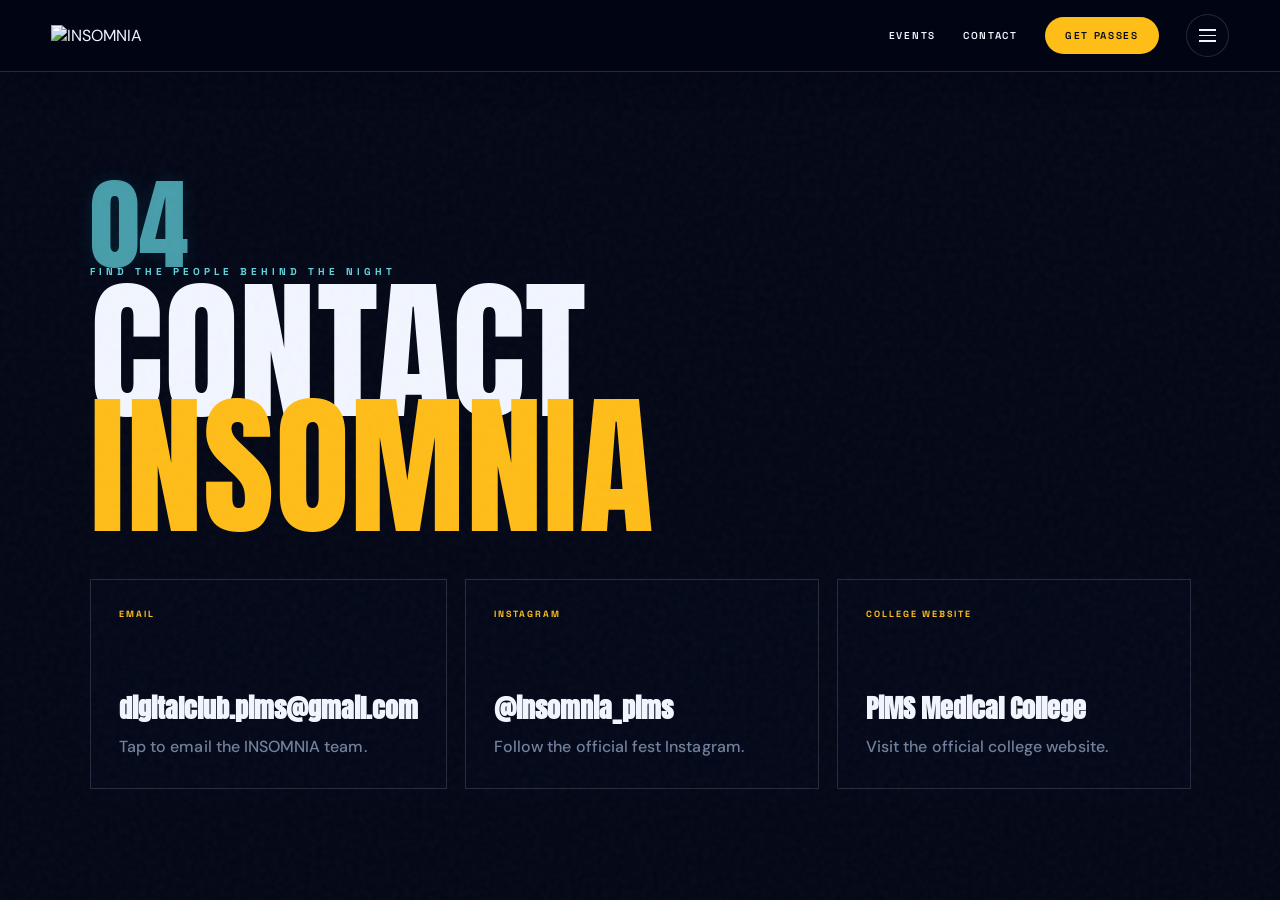
==== contact.html @ 2da9bedc "Add files via upload" ====
<!doctype html><html lang="en"><head><meta charset="utf-8"><meta name="viewport" content="width=device-width,initial-scale=1"><meta name="theme-color" content="#05091a"><title>Contact — INSOMNIA</title><link rel="preconnect" href="https://fonts.googleapis.com"><link rel="preconnect" href="https://fonts.gstatic.com" crossorigin><link href="https://fonts.googleapis.com/css2?family=Anton&family=DM+Sans:wght@400;500;600;700&family=Space+Grotesk:wght@400;500;600;700&display=swap" rel="stylesheet"><link rel="stylesheet" href="styles.css"></head><body class="simple-page"><div class="grain"></div><header class="nav" id="nav" role="navigation"><a class="brand" href="index.html"><img class="brand-logo" src="assets/images/insomnia-header-logo.png" alt="INSOMNIA"></a><nav class="desktop-nav"><a href="events.html">Events</a><a href="contact.html">Contact</a><a class="nav-pass" href="passes.html">Get Passes</a><button class="menu-trigger" data-menu-open aria-label="Open menu"><span></span><span></span><span></span></button></nav><div class="mobile-nav-actions"><a class="mobile-pass" href="passes.html">GET PASSES</a><button class="menu-trigger mobile-only" data-menu-open aria-label="Open menu"><span></span><span></span><span></span></button></div></header><main class="simple-main contact-main"><div class="simple-number reveal">04</div><div class="eyebrow reveal">FIND THE PEOPLE BEHIND THE NIGHT</div><h1 class="mega reveal">CONTACT<br><span>INSOMNIA</span></h1><div class="contact-grid"><a class="contact-card reveal" href="mailto:digitalclub.pims@gmail.com"><span>EMAIL</span><strong>digitalclub.pims@gmail.com</strong><small>Tap to email the INSOMNIA team.</small></a><a class="contact-card reveal" href="https://www.instagram.com/insomnia_pims?stkn=bW84MG8zZ3phZmN6" target="_blank" rel="noopener noreferrer"><span>INSTAGRAM</span><strong>@insomnia_pims</strong><small>Follow the official fest Instagram.</small></a><a class="contact-card reveal" href="https://pimsj.com/" target="_blank" rel="noopener noreferrer"><span>COLLEGE WEBSITE</span><strong>PiMS Medical College</strong><small>Visit the official college website.</small></a></div></main><div class="menu-overlay" id="menuOverlay"><button class="menu-close" data-menu-close>×</button><div class="menu-inner"><div class="eyebrow">INSOMNIA / NAVIGATION</div><a href="index.html">HOME <span>↗</span></a><a href="events.html">EVENTS <span>↗</span></a><a href="events.html?category=mr-miss-insomnia">MR &amp; MISS INSOMNIA <span>↗</span></a><a href="passes.html">GET PASSES <span>↗</span></a><a href="contact.html">CONTACT <span>↗</span></a></div></div><script src="https://cdn.jsdelivr.net/npm/gsap@3.13.0/dist/gsap.min.js"></script><script src="https://cdn.jsdelivr.net/npm/gsap@3.13.0/dist/ScrollTrigger.min.js"></script><script src="app.js"></script></body></html>
---- styles.css ----
:root{--bg:#030716;--bg2:#050a1c;--ink:#f2f6ff;--muted:#9ba8c2;--line:rgba(230,240,255,.15);--yellow:#ffbd18;--cyan:#16c1d2;--pink:#ff6974;--purple:#a993ff;--orange:#ff8a4c;--cream:#f0eadb;--black:#050814;--display:'Oswald',sans-serif;--ui:'Lexend',sans-serif;--body:'Nunito',sans-serif}*{box-sizing:border-box}html{scroll-behavior:smooth;background:var(--bg)}body{margin:0;background:var(--bg);color:var(--ink);font-family:var(--body);overflow-x:hidden}a{text-decoration:none;color:inherit}button,input{font:inherit}.grain{position:fixed;inset:0;pointer-events:none;z-index:1000;opacity:.055;background-image:url("data:image/svg+xml,%3Csvg viewBox='0 0 180 180' xmlns='http://www.w3.org/2000/svg'%3E%3Cfilter id='n'%3E%3CfeTurbulence type='fractalNoise' baseFrequency='.8' numOctaves='3' stitchTiles='stitch'/%3E%3C/filter%3E%3Crect width='100%25' height='100%25' filter='url(%23n)' opacity='.7'/%3E%3C/svg%3E")}.nav{height:72px;position:fixed!important;top:0!important;left:0!important;right:0!important;z-index:9999!important;display:flex;align-items:center;justify-content:space-between;padding:7px clamp(16px,3vw,42px);border-bottom:1px solid rgba(255,255,255,.13);background:rgba(2,6,20,.82);backdrop-filter:blur(18px) saturate(125%);-webkit-backdrop-filter:blur(18px) saturate(125%);transition:background .35s ease,height .35s ease,box-shadow .35s ease;isolation:isolate;overflow:hidden}.nav.scrolled{background:rgba(2,6,20,.96);height:64px;box-shadow:0 8px 30px rgba(0,0,0,.28)}.brand{display:flex;align-items:center;justify-content:flex-start;width:auto;height:56px;min-width:0;flex:0 0 auto;position:relative;z-index:2;overflow:hidden}.brand img,.brand-logo{display:block;width:170px!important;height:54px!important;max-width:170px!important;max-height:54px!important;object-fit:contain!important;object-position:left center!important;margin:0!important;padding:0!important;flex:none}.desktop-nav{display:flex;align-items:center;justify-content:flex-end;gap:27px;font:600 10px var(--ui);text-transform:uppercase;letter-spacing:1.7px;position:relative;z-index:3}.desktop-nav>a{transition:.25s}.desktop-nav>a:hover{color:var(--yellow)}.nav-pass,.gold-btn{background:var(--yellow);color:#050814!important;border-radius:999px}.nav-pass{padding:12px 20px}.menu-trigger{width:43px;height:43px;border-radius:50%;border:1px solid var(--line);background:rgba(3,7,22,.72);display:grid;place-content:center;gap:4px;cursor:pointer;flex:0 0 auto}.menu-trigger span{display:block;width:17px;height:1.5px;background:var(--ink);transition:.3s}.mobile-only{display:none}.hero{height:100svh;min-height:700px;position:relative;overflow:hidden;background:#020512}.hero-poster{position:absolute;inset:0;width:100%;height:100%;object-fit:cover;object-position:center center}.hero-shade{position:absolute;inset:0;background:linear-gradient(180deg,rgba(0,0,0,.12) 0%,rgba(0,0,0,.05) 52%,rgba(1,4,14,.82) 100%)}.hero-copy{position:absolute;left:6vw;bottom:9vh;z-index:2}.hero-kicker,.eyebrow{font:700 10px var(--ui);letter-spacing:4px;text-transform:uppercase;color:#62d4df}.hero-copy h1{font:700 clamp(58px,8vw,125px) var(--display);line-height:.84;margin:12px 0 25px;letter-spacing:-1px;text-transform:uppercase}.hero-copy h1 em{font-style:normal;color:var(--yellow)}.gold-btn,.dark-btn,.text-link{display:inline-flex;align-items:center;gap:14px}.gold-btn{padding:13px 20px;font:700 10px var(--ui);letter-spacing:1.4px}.gold-btn span,.text-link span{font-size:16px}.hero-edge{position:absolute;z-index:3;right:17px;bottom:22px;writing-mode:vertical-rl;font:700 7px var(--ui);letter-spacing:2.5px;color:#b6c2d6}.hero-edge b{color:var(--yellow);font-size:15px;margin-top:8px}.ticker{height:52px;overflow:hidden;border-block:1px solid var(--line);background:#050a19;display:flex;align-items:center}.ticker-track{display:flex;align-items:center;gap:25px;white-space:nowrap;font:700 9px var(--ui);letter-spacing:2px;animation:marquee 24s linear infinite}.ticker i{font-style:normal;color:var(--yellow)}@keyframes marquee{to{transform:translateX(-50%)}}.scene{position:relative;overflow:hidden}.world{height:105vh;min-height:760px;background:#020715}.world-bg,.world-stars,.world-clouds,.world-city,.closing-bg{position:absolute;inset:-8%;background-position:center;background-size:cover;background-repeat:no-repeat;will-change:transform}.world-bg{background-image:url('assets/images/cosmic-background.png');filter:saturate(.9) brightness(.72)}.world-stars{background-image:radial-gradient(circle at 25% 28%,#fff 0 1px,transparent 1.8px),radial-gradient(circle at 76% 20%,#fff 0 1px,transparent 1.8px),radial-gradient(circle at 60% 60%,rgba(255,188,24,.9) 0 1px,transparent 1.7px);background-size:310px 260px,370px 320px,430px 390px;opacity:.55}.world-clouds{background-image:url('assets/images/cosmic-background.png');background-position:center bottom;filter:blur(1px) brightness(.85);opacity:.8}.world-city{background-image:url('assets/images/cosmic-background.png');background-position:center bottom;filter:brightness(.95);opacity:.72}.world:after{content:"";position:absolute;inset:0;background:radial-gradient(circle at 50% 45%,transparent 0 28%,rgba(3,7,22,.34) 65%,rgba(3,7,22,.7) 100%)}.world-copy{position:relative;z-index:3;height:100%;display:grid;place-content:center;text-align:center;max-width:980px;margin:auto;padding:100px 25px 140px}.display{font:700 clamp(65px,10vw,145px)/.79 var(--display);letter-spacing:-2px;margin:18px 0;text-transform:uppercase}.display span{color:var(--cyan)}.lead{max-width:630px;margin:22px auto 27px;color:#aab5c9;font-size:15px;line-height:1.65}.text-link{color:var(--yellow);font:700 10px var(--ui);letter-spacing:2px;border-bottom:1px solid rgba(255,189,24,.6);padding-bottom:9px}.section{padding:120px 5vw}.events-preview{background:linear-gradient(180deg,#030716,#050a1c)}.section-head{max-width:1280px;margin:0 auto 55px;display:flex;align-items:flex-end;gap:18px}.section-no,.simple-number{font:400 clamp(55px,8vw,100px)/.8 var(--display);color:rgba(255,255,255,.09)}.section-head h2{font:700 clamp(70px,9vw,125px)/.75 var(--display);margin:7px 0 0;letter-spacing:-1px}.category-grid{max-width:1280px;margin:auto;display:grid;grid-template-columns:repeat(2,minmax(0,1fr));gap:22px}.category-card{position:relative;min-height:260px;padding:25px 26px 24px;border:2px solid #050814;color:#050814;box-shadow:12px 13px 0 #02030a;overflow:hidden;transition:transform .45s cubic-bezier(.2,.8,.2,1),box-shadow .45s}.category-card.yellow{background:var(--yellow)}.category-card.cyan{background:var(--cyan)}.category-card.pink{background:var(--pink)}.category-card.purple{background:var(--purple)}.category-card.orange{background:var(--orange)}.category-card.cream{background:var(--cream)}.category-card.tilt-r{transform:rotate(1.2deg)}.category-card.tilt-l{transform:rotate(-1.2deg)}.category-card:hover{transform:translateY(-10px) rotate(0)!important;box-shadow:17px 19px 0 #02030a}.card-top{display:flex;justify-content:space-between;align-items:center}.category-icon{width:58px;height:58px;border:2px solid currentColor;background:rgba(255,255,255,.65);box-shadow:5px 6px 0 #050814;display:grid;place-items:center;flex:none}.category-icon svg{width:29px;height:29px;fill:none;stroke:currentColor;stroke-width:1.7;stroke-linecap:round;stroke-linejoin:round}.count{background:#050814;color:#fff;padding:9px 12px;font:700 8px var(--ui);letter-spacing:1.5px}.category-card h3{font:700 clamp(43px,5vw,67px)/.82 var(--display);margin:36px 0 13px;letter-spacing:.2px}.category-card p{font:600 13px/1.55 var(--body);max-width:88%;margin:0}.card-arrow{position:absolute;right:26px;bottom:24px;font:700 10px var(--ui);letter-spacing:1.2px}.card-arrow b{font-size:17px}.card-glow{position:absolute;width:220px;height:220px;border-radius:50%;background:rgba(255,255,255,.16);filter:blur(45px);right:-90px;bottom:-100px;transition:.5s}.category-card:hover .card-glow{transform:scale(1.6)}.section-link{display:flex;width:max-content;margin:42px auto 0}.spotlight{background:#040819}.spotlight-feature{max-width:1280px;margin:auto;display:grid;grid-template-columns:1fr 1fr;border:1px solid var(--line);background:rgba(6,11,29,.72);min-height:420px;overflow:hidden}.spotlight-poster{display:grid;place-content:center;text-align:center;font:700 clamp(55px,7vw,95px)/.8 var(--display);color:rgba(150,170,200,.25);border-right:1px solid var(--line);position:relative}.spotlight-poster:before{content:"";position:absolute;inset:12%;background:radial-gradient(circle,rgba(25,193,210,.12),transparent 65%);filter:blur(20px)}.spotlight-poster div{font:700 8px var(--ui);letter-spacing:2px;margin-top:35px;color:rgba(220,230,245,.35)}.spotlight-copy{padding:52px}.gold{color:var(--yellow)}.spotlight-copy h3{font:700 clamp(65px,8vw,120px)/.73 var(--display);margin:20px 0}.spotlight-copy p{color:var(--muted);max-width:420px;line-height:1.6}.night-grid{max-width:1280px;margin:18px auto 0;display:grid;grid-template-columns:repeat(4,1fr);gap:14px}.night-card{min-height:175px;border:1px solid var(--line);background:linear-gradient(145deg,rgba(16,27,61,.72),rgba(4,8,23,.95));padding:18px;display:flex;flex-direction:column;justify-content:space-between;transition:.35s}.night-card:hover{transform:translateY(-8px);border-color:rgba(255,189,24,.5)}.night-card span{font:400 60px/.8 var(--display);color:#243250}.night-card strong{font:700 12px var(--ui);letter-spacing:2px}.night-card small{font:700 9px var(--ui);letter-spacing:2px;color:var(--yellow)}.closing{min-height:62vh;display:grid;place-items:center;background:#020614}.closing-bg{background-image:url('assets/images/cosmic-background.png');filter:brightness(.72);opacity:.75}.closing:after{content:"";position:absolute;inset:0;background:linear-gradient(180deg,rgba(3,7,22,.5),rgba(3,7,22,.86))}.closing-inner{position:relative;z-index:2;text-align:center}.closing-inner img{width:min(390px,60vw);max-height:150px;object-fit:contain;mix-blend-mode:screen}.closing-inner p{font:700 9px var(--ui);letter-spacing:3.5px;color:#5ed2df;margin:17px 0 23px}.button-row{display:flex;justify-content:center;gap:10px}.dark-btn{padding:12px 20px;border:1px solid var(--line);border-radius:999px;font:700 10px var(--ui);letter-spacing:1.2px}.footer{background:#02040d;border-top:1px solid var(--line);padding:70px 5vw 25px;display:grid;grid-template-columns:1fr .65fr 1.1fr;gap:55px}.footer-logo{width:190px;mix-blend-mode:screen}.footer p{color:var(--muted);font-size:13px;line-height:1.6}.footer-links{display:flex;flex-direction:column;gap:13px;font:600 11px var(--ui)}.footer-links a:hover{color:var(--yellow)}.footer-signup h3{font:700 46px/.82 var(--display);margin:10px 0}.footer-signup form{display:flex;max-width:440px;border:1px solid var(--line);border-radius:999px;overflow:hidden;margin-top:20px}.footer-signup input{flex:1;min-width:0;background:transparent;color:#fff;border:0;outline:0;padding:14px 18px}.footer-signup button{width:58px;border:0;background:var(--yellow);color:#050814;font-size:20px}.footer-bottom{grid-column:1/-1;border-top:1px solid var(--line);padding-top:20px;display:flex;justify-content:space-between;gap:20px;color:#6f7c94;font:500 9px var(--ui)}.menu-overlay{position:fixed;inset:0;z-index:900;background:rgba(2,5,16,.985);display:grid;place-items:center;opacity:0;visibility:hidden;transition:.45s}.menu-overlay.open{opacity:1;visibility:visible}.menu-close{position:absolute;right:4vw;top:18px;border:1px solid var(--line);background:transparent;color:#fff;border-radius:50%;width:45px;height:45px;font-size:28px;cursor:pointer}.menu-inner{width:min(1100px,88vw);display:flex;flex-direction:column}.menu-inner>a{font:700 clamp(43px,7vw,95px)/.84 var(--display);border-bottom:1px solid var(--line);padding:16px 0;display:flex;justify-content:space-between;transition:.3s}.menu-inner>a:hover{color:var(--yellow);padding-left:15px}
/* EVENTS */.events-page{background:#030716}.events-shell{min-height:100vh;padding:140px 4vw 110px;background:linear-gradient(180deg,rgba(3,7,22,.72),rgba(3,7,22,.96)),url('assets/images/cosmic-background.png') center/cover fixed}.events-hero{text-align:center;max-width:900px;margin:auto}.mega{font:700 clamp(92px,14vw,190px)/.72 var(--display);letter-spacing:-2px;margin:20px 0;text-transform:uppercase}.events-hero p{max-width:680px;margin:auto;color:var(--muted);line-height:1.65;font-size:14px}.category-tabs{max-width:1280px;margin:55px auto 48px;display:flex;gap:10px;justify-content:center;flex-wrap:wrap}.category-tab{border:1px solid rgba(230,240,255,.2);background:rgba(2,7,20,.7);border-radius:999px;padding:13px 18px;font:700 9px var(--ui);letter-spacing:1.4px;transition:.3s;white-space:nowrap}.category-tab:hover,.category-tab.active{background:var(--yellow);color:#050814;border-color:var(--yellow);transform:translateY(-3px)}.event-browser{max-width:1280px;margin:auto}.events-heading{display:flex;align-items:flex-end;justify-content:space-between;padding-bottom:20px;border-bottom:1px solid var(--line);margin-bottom:30px}.heading-with-icon{display:flex;align-items:center;gap:18px}.heading-with-icon .category-icon{width:68px;height:68px}.events-heading h2{font:700 clamp(58px,7vw,100px)/.74 var(--display);margin:8px 0 0;max-width:850px}.events-heading>span{font:700 10px var(--ui);letter-spacing:2.5px;color:var(--cyan);padding-bottom:5px}.event-grid{display:grid;grid-template-columns:repeat(2,minmax(0,1fr));gap:30px}.event-card{background:var(--yellow);color:#050814;border:3px solid #02030a;padding:14px;box-shadow:12px 13px 0 #02030a;display:grid;grid-template-columns:38% 1fr;gap:18px;transform:rotate(1.15deg);transition:transform .45s,box-shadow .45s;position:relative;overflow:hidden}.event-card:nth-child(6n+2){background:var(--cyan)}.event-card:nth-child(6n+3){background:var(--pink)}.event-card:nth-child(6n+4){background:var(--purple)}.event-card:nth-child(6n+5){background:var(--cream)}.event-card:nth-child(6n){background:var(--orange)}.event-card:nth-child(even){transform:rotate(-1.15deg)}.event-card:hover{transform:translateY(-10px) rotate(0)!important;box-shadow:18px 20px 0 #02030a}.poster-box{width:100%;aspect-ratio:3/4;border:2px solid #050814;background:#07101e;display:grid;place-items:center;text-align:center;overflow:hidden;position:relative}.poster-box:after{content:"";position:absolute;inset:0;background:linear-gradient(135deg,rgba(255,255,255,.05),transparent 50%)}.poster-word{position:relative;z-index:1;color:rgba(235,244,255,.23);font:700 clamp(35px,4vw,65px)/.78 var(--display)}.poster-word small{display:block;font:700 8px var(--ui);letter-spacing:2px;margin-top:25px;color:rgba(235,244,255,.35)}.event-info{display:flex;flex-direction:column;min-width:0;padding:5px 4px 4px}.event-label{font:700 8px var(--ui);letter-spacing:2px;opacity:.55}.event-info h3{font:700 clamp(37px,4.4vw,62px)/.78 var(--display);margin:12px 0 14px;overflow-wrap:anywhere}.event-info p{font:500 14px/1.55 var(--body);margin:0;max-width:500px}.event-meta{display:grid;grid-template-columns:repeat(3,1fr);gap:8px;margin:18px 0}.event-meta span{height:1px;background:rgba(5,8,20,.25)}.register-btn{margin-top:auto;border:0;background:#050814;color:#f6f8ff;padding:14px;font:700 9px var(--ui);letter-spacing:2px;opacity:.85}.register-btn:disabled{cursor:default}
/* SIMPLE */.simple-page{min-height:100vh;background:linear-gradient(180deg,rgba(3,7,22,.65),rgba(3,7,22,.96)),url('assets/images/cosmic-background.png') center/cover fixed}.simple-main{min-height:100vh;padding:145px 7vw 110px;max-width:1300px;margin:auto;position:relative}.simple-main .mega span{color:var(--yellow)}.pass-panel{margin-top:45px;border:1px solid var(--line);background:rgba(4,9,25,.72);padding:55px;display:grid;grid-template-columns:1.4fr .6fr;gap:45px;align-items:center}.pass-panel h2{font:700 clamp(38px,5vw,68px)/.88 var(--display);margin:15px 0}.pass-panel p{max-width:700px;color:#a9b5ca;line-height:1.75}.pass-mark{text-align:center}.pass-mark img{width:min(240px,100%);filter:drop-shadow(0 20px 35px rgba(22,193,210,.18))}.contact-grid{display:grid;grid-template-columns:repeat(3,1fr);gap:18px;margin-top:55px}.contact-card{border:1px solid var(--line);background:rgba(5,10,27,.72);padding:28px;min-height:210px;display:flex;flex-direction:column;justify-content:flex-end;transition:.35s}.contact-card:hover{transform:translateY(-8px);border-color:rgba(255,189,24,.55)}.contact-card span{font:700 9px var(--ui);letter-spacing:2px;color:var(--yellow);margin-bottom:auto}.contact-card strong{font:700 26px var(--display);line-height:.9}.contact-card small{font:500 10px var(--ui);color:#71809b;margin-top:12px;line-height:1.5}
/* REVEAL */.reveal{opacity:0;will-change:transform,opacity}.visible{opacity:1}.contact-main .mega,.pass-panel{transform-origin:left center}
@media(max-width:850px){.nav{height:64px!important;padding:5px 14px!important}.nav.scrolled{height:60px!important}.brand{height:52px;max-width:175px}.brand img,.brand-logo{width:154px!important;height:48px!important;max-width:154px!important;max-height:48px!important}.desktop-nav{display:none}.desktop-nav{display:none}.mobile-only{display:grid}.hero{min-height:680px}.hero-poster{object-position:center center}.hero-copy{left:24px;right:20px;bottom:8vh}.hero-copy h1{font-size:clamp(53px,15vw,79px)}.hero-kicker{font-size:8px;letter-spacing:2.5px}.hero-edge{right:7px;font-size:6px}.ticker{height:48px}.ticker-track{font-size:8px;gap:18px}.world{height:78vh;min-height:650px}.world-copy{padding:70px 22px 130px}.display{font-size:clamp(59px,16vw,83px)}.lead{font-size:12px}.section{padding:88px 18px}.section-head{gap:12px;margin-bottom:38px}.section-head h2{font-size:clamp(58px,16vw,82px)}.section-no{font-size:52px}.category-grid{grid-template-columns:1fr;gap:17px;padding:0 5px}.category-card{min-height:225px;padding:20px 21px;box-shadow:8px 9px 0 #02030a}.category-card h3{font-size:45px;margin:31px 0 12px}.category-card p{font-size:12px;max-width:90%}.category-icon{width:49px;height:49px}.count{font-size:8px}.card-arrow{right:20px;bottom:18px}.spotlight-feature{grid-template-columns:1fr}.spotlight-poster{min-height:240px;border-right:0;border-bottom:1px solid var(--line);font-size:55px}.spotlight-copy{padding:32px 24px}.spotlight-copy h3{font-size:clamp(62px,17vw,90px)}.night-grid{grid-template-columns:1fr 1fr;gap:9px}.night-card{min-height:145px;padding:15px}.night-card span{font-size:52px}.night-card strong{font-size:9px}.night-card small{font-size:8px}.closing{min-height:45vh}.closing-inner img{width:min(62vw,280px)}.footer{grid-template-columns:1fr;gap:30px;padding:48px 20px 20px}.footer-logo{width:180px}.footer-signup h3{font-size:38px}.footer-bottom{flex-direction:column}.menu-inner>a{font-size:46px}.events-shell{padding:110px 14px 75px}.events-hero .mega{font-size:91px}.events-hero p{font-size:12px;padding:0 8px}.category-tabs{justify-content:flex-start;flex-wrap:nowrap;overflow-x:auto;margin:35px -14px 32px;padding:4px 14px 12px;scrollbar-width:none}.category-tabs::-webkit-scrollbar{display:none}.category-tab{flex:0 0 auto;font-size:8px;padding:11px 14px}.events-heading{margin-bottom:20px;padding-bottom:16px}.heading-with-icon{gap:11px;min-width:0}.heading-with-icon .category-icon{width:50px;height:50px}.events-heading h2{font-size:clamp(48px,13vw,66px);max-width:235px}.events-heading>span{font-size:8px;white-space:nowrap}.event-grid{grid-template-columns:1fr;gap:19px;padding:0 4px}.event-card,.event-card:nth-child(even){grid-template-columns:31% minmax(0,1fr);gap:12px;padding:10px;transform:rotate(1.15deg)}.event-card:nth-child(3n){transform:rotate(-1.15deg)}.event-card:hover{transform:translateY(-6px) rotate(0)!important}.poster-box{aspect-ratio:3/4}.poster-word{font-size:27px}.poster-word small{font-size:6px;margin-top:16px}.event-info{padding:2px 1px}.event-label{font-size:6.5px}.event-info h3{font-size:clamp(27px,8.2vw,39px);line-height:.8;margin:7px 0 9px}.event-info p{font-size:10.8px;line-height:1.42;overflow-wrap:anywhere}.event-meta{margin:7px 0 9px;gap:5px}.register-btn{padding:10px 5px;font-size:7.5px;min-height:34px}.simple-main{padding:115px 20px 80px}.simple-main .mega{font-size:94px}.pass-panel{grid-template-columns:1fr;padding:30px 23px;gap:30px}.pass-panel h2{font-size:48px}.pass-panel p{font-size:13px}.pass-mark{display:none}.contact-grid{grid-template-columns:1fr;gap:12px}.contact-card{min-height:165px}}
@media(max-width:390px){.brand-logo{width:153px}.hero-copy h1{font-size:53px}.category-card h3{font-size:42px}.events-hero .mega{font-size:80px}.events-heading h2{font-size:44px}.event-card,.event-card:nth-child(even){grid-template-columns:30% minmax(0,1fr);gap:9px;padding:8px}.event-info h3{font-size:24px}.event-info p{font-size:10px}.simple-main .mega{font-size:80px}}
@media(prefers-reduced-motion:reduce){html{scroll-behavior:auto}.ticker-track{animation:none}.reveal{opacity:1!important;transform:none!important}.layer{transform:none!important}}

body{min-width:0}
.nav .brand img{image-rendering:auto}
@media(max-width:850px){
  .nav{box-shadow:0 5px 24px rgba(0,0,0,.24)}
  .nav .brand{overflow:visible}
  .nav .menu-trigger{width:42px;height:42px}
  .hero{padding-top:0}
}


/* =========================================================
   INSOMNIA V9 — CINEMATIC TYPOGRAPHY + BULLETPROOF NAV
   ========================================================= */
:root{
  --display:'Anton',Impact,sans-serif;
  --ui:'Space Grotesk',system-ui,sans-serif;
  --body:'DM Sans',system-ui,sans-serif;
  --header-h:72px;
}

/* Never allow the hero artwork to cover the fixed navigation. */
html,body{width:100%;max-width:100%;overflow-x:hidden}
body{font-family:var(--body)}
.nav{
  position:fixed !important;
  inset:0 0 auto 0 !important;
  height:var(--header-h) !important;
  width:100% !important;
  z-index:2147483000 !important;
  display:flex !important;
  align-items:center !important;
  justify-content:space-between !important;
  padding:8px clamp(18px,4vw,52px) !important;
  background:rgba(2,6,20,.94) !important;
  border-bottom:1px solid rgba(125,210,235,.20) !important;
  box-shadow:0 8px 30px rgba(0,0,0,.24) !important;
  isolation:isolate !important;
  transform:none !important;
  overflow:visible !important;
}
.nav *{z-index:1}
.nav .brand{
  width:auto !important;
  height:56px !important;
  max-width:190px !important;
  display:flex !important;
  align-items:center !important;
  overflow:visible !important;
}
.nav .brand-logo,.nav .brand img{
  display:block !important;
  width:164px !important;
  height:auto !important;
  max-width:164px !important;
  max-height:50px !important;
  object-fit:contain !important;
  object-position:left center !important;
  margin:0 !important;
  padding:0 !important;
}
.desktop-nav{font-family:var(--ui) !important}
.nav-pass{font-family:var(--ui) !important}
.menu-trigger{position:relative !important;z-index:5 !important}

/* The grain must never visually sit over the navigation. */
.grain{z-index:1000 !important}

/* Cinematic type hierarchy. */
.hero-copy h1,
.display,
.section-head h2,
.events-heading h2,
.category-card h3,
.event-info h3,
.spotlight-copy h3,
.simple-main .mega,
.mega,
.footer-signup h3,
.menu-inner>a{
  font-family:var(--display) !important;
  text-transform:uppercase !important;
  font-weight:400 !important;
  letter-spacing:.5px !important;
}
.eyebrow,.hero-kicker,.desktop-nav,.nav-pass,.text-link,.category-tab,
.count,.event-label,.register-btn,.night-card strong,.night-card small,
.footer-links,.footer-bottom,.footer-signup input,.footer-signup button{
  font-family:var(--ui) !important;
  text-transform:uppercase !important;
}
.hero-copy h1{font-size:clamp(58px,8vw,126px);line-height:.86}
.display{font-size:clamp(66px,10vw,148px);line-height:.82}
.lead,.category-card p,.event-info p,.footer p,.pass-panel p,.events-hero p,
.contact-card small{font-family:var(--body) !important}

/* Tighter vertical rhythm: sections join instead of creating dead gaps. */
.home-page main{display:block}
.world{min-height:720px}
.events-preview.section{padding-top:96px;padding-bottom:105px}
.spotlight.section{padding-top:100px;padding-bottom:95px}
.closing{min-height:54vh}
.footer{padding-top:58px}

/* Stronger scroll choreography without changing the poster itself. */
.scene,.section{will-change:transform}
.category-card,.event-card,.night-card,.spotlight-feature,.section-head{
  will-change:transform,opacity;
}

/* Footer is a real stacked mobile layout, never a clipped desktop grid. */
.footer{
  grid-template-columns:minmax(0,1fr) minmax(150px,.65fr) minmax(0,1.1fr);
  min-width:0;
}
.footer > div{min-width:0}
.footer-logo{max-width:100%;height:auto}
.footer-bottom span{min-width:0;overflow-wrap:anywhere}

/* Mobile: centered, contained, no overlapping typography. */
@media (max-width:850px){
  :root{--header-h:64px}
  body{padding-top:0}
  .nav{
    height:64px !important;
    min-height:64px !important;
    padding:6px 16px !important;
  }
  .nav .brand{
    height:50px !important;
    max-width:180px !important;
  }
  .nav .brand-logo,.nav .brand img{
    width:150px !important;
    max-width:150px !important;
    max-height:44px !important;
  }
  .nav .mobile-only{
    display:grid !important;
    place-items:center !important;
    flex:0 0 42px !important;
  }

  .hero{
    min-height:680px !important;
    height:100svh !important;
  }
  .hero-copy{
    left:24px !important;
    right:24px !important;
    bottom:7.5vh !important;
  }
  .hero-copy h1{
    font-size:clamp(53px,14.5vw,78px) !important;
    line-height:.86 !important;
  }

  .ticker{height:46px !important}
  .ticker-track{font-size:8px !important;letter-spacing:1.8px !important}

  .world{
    height:auto !important;
    min-height:600px !important;
  }
  .world-copy{
    min-height:600px !important;
    padding:70px 22px 72px !important;
    place-content:center !important;
  }
  .display{
    font-size:clamp(52px,14.2vw,76px) !important;
    line-height:.83 !important;
    margin:14px 0 18px !important;
  }
  .lead{
    font-size:12px !important;
    line-height:1.65 !important;
    max-width:350px !important;
    margin:16px auto 24px !important;
  }

  .section{
    padding:72px 18px !important;
  }
  .events-preview.section{
    padding-top:70px !important;
    padding-bottom:78px !important;
  }
  .spotlight.section{
    padding-top:72px !important;
    padding-bottom:70px !important;
  }
  .section-head{
    margin-bottom:30px !important;
    align-items:flex-end !important;
  }
  .section-head h2{
    font-size:clamp(55px,15vw,78px) !important;
    line-height:.78 !important;
  }
  .section-no{font-size:48px !important}

  /* Category cards: same hand-cut tilt as desktop, but contained. */
  .category-grid{
    grid-template-columns:1fr !important;
    gap:18px !important;
    padding:0 5px !important;
  }
  .category-card{
    width:100% !important;
    min-height:215px !important;
    padding:20px 20px 22px !important;
    overflow:hidden !important;
  }
  .category-card h3{
    font-size:clamp(38px,11.5vw,55px) !important;
    line-height:.82 !important;
    margin:29px 0 13px !important;
    max-width:88% !important;
    overflow-wrap:normal !important;
  }
  .category-card p{
    font-size:12px !important;
    line-height:1.48 !important;
    max-width:82% !important;
  }
  .card-arrow{
    right:18px !important;
    bottom:17px !important;
    font-size:9px !important;
  }

  /* Spotlight: compact and joined to closing. */
  .spotlight-feature{
    grid-template-columns:1fr !important;
    min-height:0 !important;
  }
  .spotlight-poster{
    min-height:220px !important;
    font-size:52px !important;
  }
  .spotlight-copy{
    padding:28px 22px !important;
  }
  .spotlight-copy h3{
    font-size:clamp(58px,16vw,84px) !important;
    line-height:.74 !important;
  }
  .night-grid{
    grid-template-columns:1fr 1fr !important;
    gap:9px !important;
    margin-top:14px !important;
  }
  .night-card{
    min-height:132px !important;
    padding:14px !important;
  }
  .night-card span{font-size:48px !important}
  .night-card strong{font-size:9px !important}
  .night-card small{font-size:8px !important}

  .closing{
    min-height:42vh !important;
    padding:65px 20px !important;
  }
  .closing-inner img{
    width:min(62vw,260px) !important;
    max-height:100px !important;
  }

  /* Footer: one column, centered, with credits always visible. */
  .footer{
    display:grid !important;
    grid-template-columns:1fr !important;
    gap:30px !important;
    padding:46px 20px 22px !important;
    text-align:left !important;
  }
  .footer > div:first-child{
    display:flex !important;
    flex-direction:column !important;
    align-items:flex-start !important;
  }
  .footer-logo{width:165px !important}
  .footer-links{
    display:flex !important;
    flex-direction:column !important;
    gap:12px !important;
    width:100% !important;
  }
  .footer-signup{width:100% !important}
  .footer-signup h3{
    font-size:clamp(38px,11vw,52px) !important;
    line-height:.82 !important;
  }
  .footer-signup form{width:100% !important}
  .footer-bottom{
    grid-column:1 !important;
    display:flex !important;
    flex-direction:column !important;
    gap:12px !important;
    text-align:left !important;
    line-height:1.45 !important;
    padding-top:18px !important;
  }

  /* Events mobile: poster and copy are separate columns; copy never sits on poster. */
  .events-shell{
    padding:104px 14px 60px !important;
  }
  .events-heading h2{
    font-size:clamp(45px,12.5vw,65px) !important;
    line-height:.78 !important;
    max-width:230px !important;
  }
  .event-grid{
    grid-template-columns:1fr !important;
    gap:21px !important;
    padding:0 5px !important;
  }
  .event-card,.event-card:nth-child(even),.event-card:nth-child(3n){
    display:grid !important;
    grid-template-columns:minmax(105px,31%) minmax(0,1fr) !important;
    align-items:stretch !important;
    gap:13px !important;
    padding:10px !important;
    overflow:hidden !important;
  }
  .poster-box{
    min-width:0 !important;
    width:100% !important;
    aspect-ratio:3/4 !important;
  }
  .event-info{
    min-width:0 !important;
    width:100% !important;
    overflow:hidden !important;
    padding:2px 0 !important;
  }
  .event-info h3{
    font-size:clamp(25px,7.6vw,38px) !important;
    line-height:.82 !important;
    margin:7px 0 9px !important;
    max-width:100% !important;
    overflow-wrap:anywhere !important;
    word-break:normal !important;
  }
  .event-info p{
    font-size:10.5px !important;
    line-height:1.42 !important;
    max-width:100% !important;
    overflow-wrap:anywhere !important;
  }
  .event-meta{margin:8px 0 10px !important}
  .register-btn{
    width:100% !important;
    min-height:35px !important;
    padding:9px 5px !important;
  }
}

@media (max-width:390px){
  .nav .brand-logo,.nav .brand img{width:140px !important;max-width:140px !important}
  .hero-copy{left:20px !important;right:20px !important}
  .hero-copy h1{font-size:51px !important}
  .category-card h3{font-size:40px !important}
  .event-card,.event-card:nth-child(even),.event-card:nth-child(3n){
    grid-template-columns:minmax(98px,30%) minmax(0,1fr) !important;
    gap:10px !important;
  }
  .event-info h3{font-size:23px !important}
  .event-info p{font-size:9.7px !important}
}


/* =========================================================
   INSOMNIA V10 FINAL — READABILITY / RHYTHM / CARD SYSTEM
   ========================================================= */

/* ---- GLOBAL READABILITY ---- */
:root{
  --display:'Anton', Impact, sans-serif;
  --ui:'Space Grotesk', system-ui, sans-serif;
  --body:'DM Sans', system-ui, sans-serif;
}

body{font-family:var(--body)!important}

.lead,
.category-card p,
.event-info p,
.footer p,
.pass-panel p,
.events-hero p,
.contact-card small{
  font-family:var(--body)!important;
  font-size:clamp(15px,1.25vw,18px)!important;
  line-height:1.7!important;
  letter-spacing:.05px;
}

/* ---- HOME: REMOVE THE LARGE DESKTOP DEAD ZONE ---- */
@media(min-width:851px){
  .world{
    height:72vh!important;
    min-height:610px!important;
  }
  .world-copy{
    padding:70px 25px 80px!important;
  }
  .events-preview.section{
    padding-top:78px!important;
    padding-bottom:82px!important;
  }
  .spotlight.section{
    padding-top:82px!important;
    padding-bottom:78px!important;
  }

  /* Discovery/category cards: much more readable at desktop width. */
  .category-card{
    min-height:300px!important;
    padding:28px 30px 27px!important;
  }
  .category-card h3{
    font-size:clamp(48px,4.5vw,68px)!important;
    line-height:.86!important;
    white-space:nowrap!important;
    margin:38px 0 17px!important;
  }
  .category-card p{
    font-size:16px!important;
    line-height:1.58!important;
    max-width:92%!important;
  }

  /* Event cards return to the larger V5-style footprint. */
  .event-grid{
    gap:34px!important;
  }
  .event-card{
    min-height:455px!important;
    padding:18px!important;
    grid-template-columns:37% minmax(0,1fr)!important;
    gap:22px!important;
  }
  .poster-box{
    height:100%!important;
    aspect-ratio:auto!important;
    min-height:415px!important;
  }
  .event-info{
    padding:8px 8px 7px!important;
  }
  .event-info h3{
    font-size:clamp(43px,4vw,62px)!important;
    line-height:.86!important;
    margin:14px 0 17px!important;
  }
  .event-info p{
    font-size:16px!important;
    line-height:1.62!important;
    max-width:560px!important;
  }
  .event-label{
    font-size:10px!important;
  }
  .register-btn{
    padding:16px!important;
    font-size:10px!important;
  }

  /* Pass page: push the title below the fixed navigation. */
  .simple-main{
    padding-top:185px!important;
    padding-bottom:95px!important;
  }
  .simple-main .mega{
    font-size:clamp(115px,12vw,175px)!important;
    line-height:.75!important;
    margin-top:16px!important;
  }
  .pass-panel{
    margin-top:52px!important;
    padding:58px!important;
    gap:55px!important;
  }
  .pass-panel h2{
    font-size:clamp(48px,4.8vw,72px)!important;
  }
  .pass-panel p{
    font-size:17px!important;
    line-height:1.8!important;
    max-width:760px!important;
  }
  .pass-mark img{
    width:min(270px,100%)!important;
  }

  /* Footer: larger, centered, no newsletter input. */
  .footer{
    grid-template-columns:1fr!important;
    gap:27px!important;
    padding:72px 5vw 32px!important;
    text-align:center!important;
    justify-items:center!important;
  }
  .footer>div:first-child{
    display:flex!important;
    flex-direction:column!important;
    align-items:center!important;
  }
  .footer-logo{width:225px!important}
  .footer p{
    font-size:17px!important;
    margin-top:20px!important;
  }
  .footer-links{
    align-items:center!important;
    gap:17px!important;
    font-size:15px!important;
  }
  .footer-signup{
    width:min(760px,100%)!important;
  }
  .footer-signup .eyebrow{
    font-size:12px!important;
  }
  .footer-signup h3{
    font-size:clamp(54px,6vw,82px)!important;
    line-height:.82!important;
    margin:14px 0 20px!important;
  }
  .footer-signup p{
    font-size:17px!important;
    margin:0!important;
  }
  .footer-signup form{display:none!important}
  .footer-bottom{
    width:100%!important;
    justify-content:center!important;
    align-items:center!important;
    flex-direction:column!important;
    gap:13px!important;
    text-align:center!important;
    font-size:12px!important;
    line-height:1.6!important;
  }
}

/* ---- MOBILE: EQUAL EVENT CARD GEOMETRY ---- */
@media(max-width:850px){
  /* Home discovery copy is deliberately readable, not tiny. */
  .category-card{
    min-height:235px!important;
  }
  .category-card h3{
    white-space:nowrap!important;
    font-size:clamp(39px,11vw,54px)!important;
    line-height:.86!important;
  }
  .category-card p{
    font-size:14px!important;
    line-height:1.55!important;
    max-width:92%!important;
  }

  /* The night section stays compact on mobile; desktop alone gets the big reduction. */
  .world{min-height:600px!important}

  /* Events page: every event card has exactly the same outer height. */
  .event-grid{
    gap:24px!important;
  }
  .event-card,
  .event-card:nth-child(even),
  .event-card:nth-child(3n){
    height:310px!important;
    min-height:310px!important;
    box-sizing:border-box!important;
    grid-template-columns:31% minmax(0,1fr)!important;
    grid-template-rows:1fr!important;
    align-items:stretch!important;
    gap:13px!important;
    padding:11px!important;
  }
  .poster-box{
    height:100%!important;
    min-height:0!important;
    aspect-ratio:auto!important;
  }
  .event-info{
    height:100%!important;
    min-height:0!important;
    padding:3px 2px!important;
    overflow:hidden!important;
  }
  .event-info h3{
    font-size:clamp(25px,7.5vw,38px)!important;
    line-height:1.02!important;
    margin:8px 0 10px!important;
    overflow-wrap:normal!important;
  }
  .event-info p{
    font-size:12.5px!important;
    line-height:1.5!important;
    max-width:100%!important;
  }
  .event-label{
    font-size:8px!important;
  }
  .event-meta{
    margin:8px 0 10px!important;
  }
  .register-btn{
    min-height:39px!important;
    padding:10px 5px!important;
    font-size:8px!important;
  }

  /* Give multi-word event titles actual breathing room. */
  .event-info h3 br{line-height:1.12!important}

  /* Pass page: title cannot collide with fixed nav; icon becomes visible. */
  .simple-main{
    padding-top:102px!important;
    padding-left:20px!important;
    padding-right:20px!important;
    padding-bottom:70px!important;
  }
  .simple-main .mega{
    font-size:clamp(82px,22vw,108px)!important;
    line-height:.76!important;
    margin:12px 0 0!important;
  }
  .pass-panel{
    margin-top:38px!important;
    padding:27px 22px 34px!important;
    gap:23px!important;
  }
  .pass-panel h2{
    font-size:clamp(42px,11vw,55px)!important;
    line-height:.9!important;
    margin:17px 0 18px!important;
  }
  .pass-panel p{
    font-size:15px!important;
    line-height:1.72!important;
    margin-bottom:17px!important;
  }
  .pass-mark{
    display:grid!important;
    place-items:center!important;
    order:-1!important;
    margin:0 auto 3px!important;
  }
  .pass-mark img{
    width:150px!important;
    max-width:150px!important;
  }

  /* Mobile footer is fully centered and contains no email field. */
  .footer{
    display:grid!important;
    grid-template-columns:1fr!important;
    gap:28px!important;
    padding:52px 20px 25px!important;
    text-align:center!important;
    justify-items:center!important;
  }
  .footer>div:first-child{
    display:flex!important;
    flex-direction:column!important;
    align-items:center!important;
  }
  .footer-logo{
    width:195px!important;
  }
  .footer p{
    font-size:15px!important;
    line-height:1.55!important;
    margin:18px 0 0!important;
  }
  .footer-links{
    align-items:center!important;
    gap:14px!important;
    font-size:14px!important;
    line-height:1.3!important;
  }
  .footer-signup{
    width:100%!important;
  }
  .footer-signup .eyebrow{
    font-size:10px!important;
    letter-spacing:4px!important;
  }
  .footer-signup h3{
    font-size:clamp(44px,12vw,58px)!important;
    line-height:.82!important;
    margin:13px 0 17px!important;
  }
  .footer-signup p{
    font-size:14px!important;
    line-height:1.5!important;
    margin:0!important;
  }
  .footer-signup form{display:none!important}
  .footer-bottom{
    grid-column:1!important;
    width:100%!important;
    display:flex!important;
    flex-direction:column!important;
    align-items:center!important;
    gap:12px!important;
    text-align:center!important;
    font-size:11px!important;
    line-height:1.55!important;
    padding-top:20px!important;
  }
}

/* Very small screens: preserve single-line category names without overflow. */
@media(max-width:390px){
  .category-card h3{
    font-size:37px!important;
    letter-spacing:0!important;
  }
  .category-card p{font-size:13px!important}
  .event-card,
  .event-card:nth-child(even),
  .event-card:nth-child(3n){
    height:300px!important;
    min-height:300px!important;
    grid-template-columns:30% minmax(0,1fr)!important;
  }
  .event-info h3{font-size:23px!important;line-height:1.04!important}
  .event-info p{font-size:11.5px!important}
  .simple-main .mega{font-size:76px!important}
}

/* ---- FASTER / MORE NOTICEABLE SCROLL CHOREOGRAPHY ---- */
@media (prefers-reduced-motion:no-preference){
  .reveal{will-change:transform,opacity}
}

/* =========================================================
   INSOMNIA V11 FINAL — EVENT POSTER CARDS + TYPOGRAPHY + MOTION
   ========================================================= */

/* Category filters must be immediately legible on desktop. */
.category-tabs{gap:14px!important}
.category-tab{
  font-size:12px!important;
  letter-spacing:1.7px!important;
  padding:15px 22px!important;
  min-height:48px!important;
}
.events-hero p{
  font-size:17px!important;
  line-height:1.72!important;
  max-width:820px!important;
}

/* Poster-card system: fixed geometry, 3:4 poster, full event information. */
.event-grid{grid-template-columns:repeat(2,minmax(0,1fr))!important;gap:38px!important}
.event-card,
.event-card:nth-child(even),
.event-card:nth-child(3n){
  height:520px!important;
  min-height:520px!important;
  max-height:520px!important;
  grid-template-columns:36% minmax(0,1fr)!important;
  gap:24px!important;
  padding:18px!important;
  overflow:hidden!important;
}
.poster-box{
  width:100%!important;
  height:auto!important;
  aspect-ratio:3/4!important;
  align-self:start!important;
}
.event-info{
  min-width:0!important;
  height:100%!important;
  padding:7px 4px 4px!important;
  overflow:hidden!important;
}
.event-label{font-size:11px!important;letter-spacing:3px!important}
.event-info h3{
  font-size:clamp(42px,4.1vw,62px)!important;
  line-height:.92!important;
  letter-spacing:.4px!important;
  margin:15px 0 18px!important;
  overflow-wrap:normal!important;
  word-break:normal!important;
}
.event-info p{
  font-size:17px!important;
  line-height:1.58!important;
  max-width:100%!important;
}
.event-meta-grid{
  display:grid!important;
  grid-template-columns:repeat(2,minmax(0,1fr))!important;
  gap:11px 20px!important;
  margin:20px 0 16px!important;
}
.event-meta-grid>div{
  min-width:0!important;
  display:flex!important;
  flex-direction:column!important;
  gap:4px!important;
  border-top:1px solid rgba(5,8,20,.25)!important;
  padding-top:8px!important;
}
.event-meta-grid b{
  font:700 9px/1 var(--ui)!important;
  letter-spacing:2px!important;
  opacity:.56!important;
}
.event-meta-grid span{
  font:700 12px/1.25 var(--ui)!important;
  overflow-wrap:anywhere!important;
}
.register-btn{
  display:flex!important;
  align-items:center!important;
  justify-content:center!important;
  gap:12px!important;
  width:100%!important;
  min-height:52px!important;
  margin-top:auto!important;
  padding:14px 18px!important;
  font-size:11px!important;
  letter-spacing:2.5px!important;
  opacity:1!important;
  cursor:pointer!important;
}
.register-btn span{font-size:17px!important}
.register-btn.is-disabled{opacity:.86!important}

/* The title is allowed to stay on one line when the category itself is long. */
.events-heading h2{max-width:none!important;white-space:nowrap!important}
.events-heading>span{font-size:11px!important;letter-spacing:3px!important}

/* Main spotlight title: no accidental character collision. */
.spotlight-copy h3{
  line-height:.86!important;
  letter-spacing:.2px!important;
}

/* Footer/other copy stays readable without becoming visually heavy. */
.footer p,.footer-signup p{font-size:17px!important;line-height:1.6!important}

@media (min-width:851px){
  .event-card:hover{transform:translateY(-8px) rotate(0)!important;box-shadow:18px 20px 0 #02030a!important}
  .events-heading{margin-bottom:36px!important}
}

@media (max-width:850px){
  .events-hero p{font-size:14.5px!important;line-height:1.65!important}
  .category-tabs{gap:9px!important;margin-top:34px!important;margin-bottom:38px!important}
  .category-tab{
    font-size:10.5px!important;
    letter-spacing:1.45px!important;
    padding:13px 17px!important;
    min-height:43px!important;
  }
  .events-heading{align-items:flex-end!important;margin-bottom:28px!important;padding-bottom:18px!important}
  .heading-with-icon{gap:12px!important}
  .heading-with-icon .category-icon{width:58px!important;height:58px!important}
  .events-heading h2{
    font-size:clamp(35px,9.8vw,58px)!important;
    line-height:.88!important;
    white-space:nowrap!important;
    max-width:none!important;
  }
  .events-heading>span{font-size:9px!important;letter-spacing:2.2px!important}

  .event-grid{grid-template-columns:1fr!important;gap:30px!important;padding:0 4px!important}
  .event-card,
  .event-card:nth-child(even),
  .event-card:nth-child(3n){
    height:540px!important;
    min-height:540px!important;
    max-height:540px!important;
    grid-template-columns:minmax(150px,35%) minmax(0,1fr)!important;
    gap:16px!important;
    padding:13px!important;
  }
  .poster-box{aspect-ratio:3/4!important;height:auto!important;align-self:start!important}
  .event-info{padding:4px 1px 3px!important}
  .event-label{font-size:8px!important;letter-spacing:2.4px!important}
  .event-info h3{
    font-size:clamp(29px,8vw,44px)!important;
    line-height:1.02!important;
    margin:9px 0 12px!important;
    letter-spacing:.25px!important;
    overflow-wrap:normal!important;
  }
  .event-info p{font-size:14px!important;line-height:1.48!important}
  .event-meta-grid{gap:9px 13px!important;margin:17px 0 13px!important}
  .event-meta-grid>div{gap:3px!important;padding-top:7px!important}
  .event-meta-grid b{font-size:7px!important;letter-spacing:1.5px!important}
  .event-meta-grid span{font-size:10px!important;line-height:1.25!important}
  .register-btn{min-height:47px!important;font-size:9px!important;letter-spacing:2px!important}
  .register-btn span{font-size:15px!important}

  /* Prevent MR & MISS INSOMNIA from being clipped by the old max-width. */
  .events-heading .heading-with-icon>div{min-width:0!important}
  .events-heading h2{overflow:visible!important}

  .spotlight-copy h3{line-height:.9!important;letter-spacing:.1px!important}
  .footer p,.footer-signup p{font-size:15px!important;line-height:1.55!important}
}

@media (max-width:390px){
  .events-heading h2{font-size:33px!important}
  .event-card,
  .event-card:nth-child(even),
  .event-card:nth-child(3n){
    height:525px!important;
    min-height:525px!important;
    max-height:525px!important;
    grid-template-columns:minmax(132px,34%) minmax(0,1fr)!important;
    gap:12px!important;
    padding:11px!important;
  }
  .event-info h3{font-size:27px!important;line-height:1.02!important}
  .event-info p{font-size:12.5px!important}
  .event-meta-grid{gap:8px 9px!important}
  .event-meta-grid b{font-size:6.5px!important}
  .event-meta-grid span{font-size:9px!important}
  .register-btn{min-height:43px!important;font-size:8px!important}
}

/* Final collision guards. */
.spotlight-copy h3{line-height:.92!important}
.section-link{position:relative!important;z-index:4!important;clear:both!important;margin-top:52px!important}
.category-grid{margin-bottom:0!important}
@media(max-width:850px){
  .spotlight-copy h3{line-height:.93!important}
  .section-link{margin-top:44px!important;padding-top:2px!important}
}

/* =========================================================
   INSOMNIA V11.1 — FINAL POLISH
   User-requested geometry/navigation fixes only.
   ========================================================= */

/* Mobile navigation: GET PASSES sits between the logo and hamburger. */
.mobile-nav-actions{display:none;align-items:center;gap:9px;flex:0 0 auto}
.mobile-pass{display:inline-flex;align-items:center;justify-content:center;min-height:38px;padding:0 13px;border-radius:999px;background:var(--yellow);color:#050814!important;font:700 9px var(--ui);letter-spacing:1.5px;white-space:nowrap}
@media(max-width:850px){
  .nav{gap:8px!important}
  .mobile-nav-actions{display:flex!important}
  .nav .mobile-only{display:grid!important;flex:0 0 42px!important}
}

/* Desktop/landscape hero: keep the full INSOMNIA wordmark visible instead of cropping its lower half. */
@media(min-width:851px){
  .hero-poster{object-position:center 27%!important}
}

/* Event cards: portrait poster-first layout, fixed equal height on every card. */
.event-grid{grid-template-columns:repeat(2,minmax(0,1fr))!important;gap:38px!important;align-items:start!important}
.event-card,
.event-card:nth-child(even),
.event-card:nth-child(3n){
  height:1000px!important;
  min-height:1000px!important;
  max-height:1000px!important;
  display:flex!important;
  flex-direction:column!important;
  gap:0!important;
  padding:18px!important;
  overflow:hidden!important;
  transform:rotate(1.15deg)!important;
}
.event-card:nth-child(even){transform:rotate(-1.15deg)!important}
.event-card:nth-child(3n){transform:rotate(1.15deg)!important}
.event-card:nth-child(even):hover,.event-card:nth-child(3n):hover,.event-card:hover{transform:translateY(-8px) rotate(0)!important;box-shadow:18px 20px 0 #02030a!important}

/* 3:4 poster slot, deliberately limited to the upper part of the card. */
.poster-box{
  width:min(68%,460px)!important;
  aspect-ratio:3/4!important;
  height:auto!important;
  min-height:0!important;
  margin:0 auto 18px!important;
  flex:0 0 auto!important;
}
.poster-box img{width:100%;height:100%;object-fit:cover;display:block}
.poster-word{font-size:clamp(38px,4.5vw,64px)!important;line-height:.82!important}

.event-info{width:100%!important;height:auto!important;min-height:0!important;padding:0 10px 8px!important;overflow:visible!important;display:flex!important;flex-direction:column!important;flex:1 1 auto!important;text-align:center!important}
.event-label{font-size:11px!important;letter-spacing:3px!important}
.event-info h3{
  font-size:clamp(42px,4.1vw,60px)!important;
  line-height:1.02!important;
  letter-spacing:.35px!important;
  margin:9px 0 14px!important;
  white-space:normal!important;
  overflow-wrap:normal!important;
  word-break:normal!important;
  text-align:center!important;
  text-wrap:balance;
}
.event-info p{
  font-size:17px!important;
  line-height:1.5!important;
  max-width:850px!important;
  margin:0 auto!important;
  text-align:center!important;
}
.event-meta-grid{
  width:100%!important;
  display:grid!important;
  grid-template-columns:repeat(2,minmax(0,1fr))!important;
  gap:9px 22px!important;
  margin:20px auto 15px!important;
  text-align:left!important;
}
.event-meta-grid>div{padding-top:8px!important;border-top:1px solid rgba(5,8,20,.25)!important;min-width:0!important}
.event-meta-grid b{font-size:9px!important;letter-spacing:2px!important}
.event-meta-grid span{font-size:12px!important;line-height:1.3!important}
.register-btn{width:100%!important;min-height:52px!important;margin-top:auto!important;flex:0 0 auto!important}

/* Category filters stay large and readable on desktop. */
@media(min-width:851px){
  .category-tab{font-size:12px!important;padding:15px 22px!important;min-height:48px!important}
}

/* Closing block: show the official INSOMNIA header logo above the tagline. */
.closing-inner img.closing-logo{
  display:block!important;
  width:min(360px,58vw)!important;
  height:auto!important;
  max-height:120px!important;
  object-fit:contain!important;
  margin:0 auto 22px!important;
  mix-blend-mode:screen!important;
}
.closing-inner p{font-size:11px!important;letter-spacing:3.5px!important;margin:0 0 25px!important}
.button-row{display:flex!important;justify-content:center!important;align-items:center!important;gap:12px!important;flex-wrap:wrap!important}

/* Footer credit area: no duplicate logo; retain centered readable credit text. */
.footer>div:first-child{display:flex!important;flex-direction:column!important;align-items:center!important}
.footer>div:first-child .footer-logo{display:none!important}
.footer>div:first-child p{margin-top:0!important}

@media(max-width:850px){
  /* Keep existing mobile visual language, only change the requested card geometry. */
  .event-grid{grid-template-columns:1fr!important;gap:30px!important;padding:0 4px!important}
  .event-card,
  .event-card:nth-child(even),
  .event-card:nth-child(3n){
    height:900px!important;
    min-height:900px!important;
    max-height:900px!important;
    display:flex!important;
    flex-direction:column!important;
    padding:14px!important;
    gap:0!important;
  }
  .poster-box{
    width:min(82%,360px)!important;
    aspect-ratio:3/4!important;
    height:auto!important;
    margin:0 auto 18px!important;
  }
  .event-info{padding:0 4px 5px!important;text-align:center!important;overflow:visible!important}
  .event-label{font-size:8px!important;letter-spacing:2.4px!important}
  .event-info h3{
    font-size:clamp(30px,8.2vw,46px)!important;
    line-height:1.03!important;
    margin:9px auto 13px!important;
    white-space:normal!important;
    text-wrap:balance!important;
    text-align:center!important;
  }
  .event-info p{font-size:14px!important;line-height:1.48!important;max-width:92%!important}
  .event-meta-grid{margin:17px auto 13px!important;gap:9px 13px!important;text-align:left!important}
  .event-meta-grid b{font-size:7px!important;letter-spacing:1.5px!important}
  .event-meta-grid span{font-size:10px!important;line-height:1.25!important}
  .register-btn{min-height:47px!important}
  .closing-inner p{font-size:10px!important;margin-bottom:20px!important}
  .button-row{gap:9px!important}
  .button-row .gold-btn,.button-row .dark-btn{min-height:42px!important;padding:11px 16px!important;font-size:9px!important}
  .footer>div:first-child p{font-size:15px!important;line-height:1.55!important}
}

@media(max-width:390px){
  .mobile-pass{padding:0 10px!important;font-size:8px!important}
  .event-card,
  .event-card:nth-child(even),
  .event-card:nth-child(3n){height:860px!important;min-height:860px!important;max-height:860px!important;padding:12px!important}
  .poster-box{width:82%!important;margin-bottom:16px!important}
  .event-info h3{font-size:29px!important;line-height:1.04!important}
  .event-info p{font-size:12.5px!important}
}


/* =========================================================
   V11.2 — SECTION NUMBERS + SPOTLIGHT LEGIBILITY + CONTACT LINKS
   ========================================================= */
.section-no,
.simple-number{
  color:rgba(98,212,223,.72)!important;
  text-shadow:0 0 18px rgba(22,193,210,.12);
}

/* Keep the section markers clearly visible without changing their scale. */
.section-head .section-no{opacity:1!important}
.simple-main .simple-number{opacity:1!important}

/* Main Spotlight: prevent the stacked title from visually colliding on phones. */
.spotlight-copy h3{
  line-height:.98!important;
  color:var(--ink)!important;
  text-shadow:0 0 16px rgba(242,246,255,.08);
}
@media(max-width:850px){
  .spotlight-copy h3{
    line-height:1.02!important;
    letter-spacing:.2px!important;
  }
}

/* Contact cards are true clickable destinations. */
.contact-card{cursor:pointer}
.contact-card:hover strong{color:var(--yellow)}


/* Final credit emphasis: match the bright, bold navigation treatment. */
.footer-bottom span{
  color:var(--ink)!important;
  font-weight:700!important;
  letter-spacing:1.25px!important;
  text-shadow:0 0 12px rgba(242,246,255,.10);
}

@media(max-width:850px){
  .closing-inner img.closing-logo{
    width:min(68vw,280px)!important;
    max-height:95px!important;
    margin-bottom:18px!important;
  }
  .footer-bottom span{
    font-weight:700!important;
    letter-spacing:1px!important;
  }
}


/* INSOMNIA 30 OCT — 1 NOV + action slots */
.hero-dates{font:700 clamp(11px,1.15vw,16px) var(--ui);letter-spacing:3px;color:#f6f8ff;margin:-10px 0 22px;text-transform:uppercase}
.world-actions{display:flex;align-items:center;justify-content:center;gap:12px;flex-wrap:wrap}
.world-actions .dark-btn{padding:13px 20px;border:1px solid var(--line);border-radius:999px;font:700 10px var(--ui);letter-spacing:1.4px;color:var(--ink)}
.poster-box img{width:100%;height:100%;object-fit:cover;display:block;position:relative;z-index:2}
.special-category-card{grid-column:1/-1}
@media (max-width:850px){
 .hero-dates{font-size:10px;letter-spacing:2.2px;margin:-2px 0 18px}
 .world-actions{gap:9px;width:100%}
 .world-actions .gold-btn,.world-actions .dark-btn{justify-content:center;min-width:150px}
 .special-category-card{grid-column:auto}
}
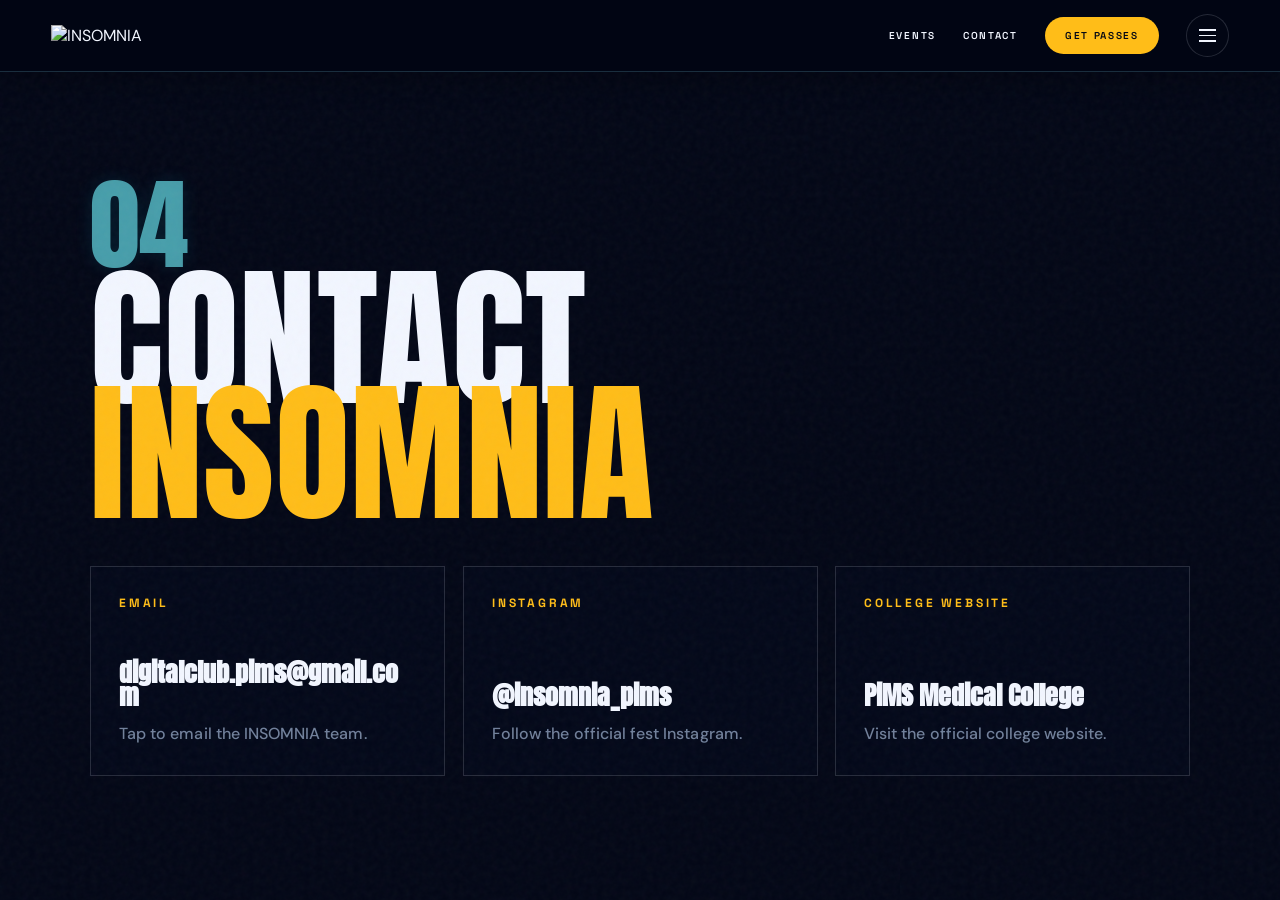
==== commit c4d9b4fc: "Add files via upload" ====
--- a/contact.html
+++ b/contact.html
@@ -1 +1 @@
-<!doctype html><html lang="en"><head><meta charset="utf-8"><meta name="viewport" content="width=device-width,initial-scale=1"><meta name="theme-color" content="#05091a"><title>Contact — INSOMNIA</title><link rel="preconnect" href="https://fonts.googleapis.com"><link rel="preconnect" href="https://fonts.gstatic.com" crossorigin><link href="https://fonts.googleapis.com/css2?family=Anton&family=DM+Sans:wght@400;500;600;700&family=Space+Grotesk:wght@400;500;600;700&display=swap" rel="stylesheet"><link rel="stylesheet" href="styles.css"></head><body class="simple-page"><div class="grain"></div><header class="nav" id="nav" role="navigation"><a class="brand" href="index.html"><img class="brand-logo" src="assets/images/insomnia-header-logo.png" alt="INSOMNIA"></a><nav class="desktop-nav"><a href="events.html">Events</a><a href="contact.html">Contact</a><a class="nav-pass" href="passes.html">Get Passes</a><button class="menu-trigger" data-menu-open aria-label="Open menu"><span></span><span></span><span></span></button></nav><div class="mobile-nav-actions"><a class="mobile-pass" href="passes.html">GET PASSES</a><button class="menu-trigger mobile-only" data-menu-open aria-label="Open menu"><span></span><span></span><span></span></button></div></header><main class="simple-main contact-main"><div class="simple-number reveal">04</div><div class="eyebrow reveal">FIND THE PEOPLE BEHIND THE NIGHT</div><h1 class="mega reveal">CONTACT<br><span>INSOMNIA</span></h1><div class="contact-grid"><a class="contact-card reveal" href="mailto:digitalclub.pims@gmail.com"><span>EMAIL</span><strong>digitalclub.pims@gmail.com</strong><small>Tap to email the INSOMNIA team.</small></a><a class="contact-card reveal" href="https://www.instagram.com/insomnia_pims?stkn=bW84MG8zZ3phZmN6" target="_blank" rel="noopener noreferrer"><span>INSTAGRAM</span><strong>@insomnia_pims</strong><small>Follow the official fest Instagram.</small></a><a class="contact-card reveal" href="https://pimsj.com/" target="_blank" rel="noopener noreferrer"><span>COLLEGE WEBSITE</span><strong>PiMS Medical College</strong><small>Visit the official college website.</small></a></div></main><div class="menu-overlay" id="menuOverlay"><button class="menu-close" data-menu-close>×</button><div class="menu-inner"><div class="eyebrow">INSOMNIA / NAVIGATION</div><a href="index.html">HOME <span>↗</span></a><a href="events.html">EVENTS <span>↗</span></a><a href="events.html?category=mr-miss-insomnia">MR &amp; MISS INSOMNIA <span>↗</span></a><a href="passes.html">GET PASSES <span>↗</span></a><a href="contact.html">CONTACT <span>↗</span></a></div></div><script src="https://cdn.jsdelivr.net/npm/gsap@3.13.0/dist/gsap.min.js"></script><script src="https://cdn.jsdelivr.net/npm/gsap@3.13.0/dist/ScrollTrigger.min.js"></script><script src="app.js"></script></body></html>
+<!doctype html><html lang="en"><head><meta charset="utf-8"><meta name="viewport" content="width=device-width,initial-scale=1"><meta name="theme-color" content="#05091a"><title>Contact — INSOMNIA</title><link rel="preconnect" href="https://fonts.googleapis.com"><link rel="preconnect" href="https://fonts.gstatic.com" crossorigin><link href="https://fonts.googleapis.com/css2?family=Anton&family=DM+Sans:wght@400;500;600;700&family=Space+Grotesk:wght@400;500;600;700&display=swap" rel="stylesheet"><link rel="stylesheet" href="styles.css"></head><body class="simple-page"><div class="grain"></div><header class="nav" id="nav" role="navigation"><a class="brand" href="index.html"><img class="brand-logo" src="assets/images/insomnia-header-logo.png" alt="INSOMNIA"></a><nav class="desktop-nav"><a href="events.html">Events</a><a href="contact.html">Contact</a><a class="nav-pass" href="passes.html">Get Passes</a><button class="menu-trigger" data-menu-open aria-label="Open menu"><span></span><span></span><span></span></button></nav><div class="mobile-nav-actions"><a class="mobile-pass" href="passes.html">GET PASSES</a><button class="menu-trigger mobile-only" data-menu-open aria-label="Open menu"><span></span><span></span><span></span></button></div></header><main class="simple-main contact-main"><div class="simple-number reveal">04</div><h1 class="mega reveal">CONTACT<br><span>INSOMNIA</span></h1><div class="contact-grid"><a class="contact-card reveal" href="mailto:digitalclub.pims@gmail.com"><span>EMAIL</span><strong>digitalclub.pims@gmail.com</strong><small>Tap to email the INSOMNIA team.</small></a><a class="contact-card reveal" href="https://www.instagram.com/insomnia_pims?stkn=bW84MG8zZ3phZmN6" target="_blank" rel="noopener noreferrer"><span>INSTAGRAM</span><strong>@insomnia_pims</strong><small>Follow the official fest Instagram.</small></a><a class="contact-card reveal" href="https://pimsj.com/" target="_blank" rel="noopener noreferrer"><span>COLLEGE WEBSITE</span><strong>PiMS Medical College</strong><small>Visit the official college website.</small></a></div></main><div class="menu-overlay" id="menuOverlay"><button class="menu-close" data-menu-close>×</button><div class="menu-inner"><div class="eyebrow">INSOMNIA / NAVIGATION</div><a href="index.html">HOME <span>↗</span></a><a href="events.html">EVENTS <span>↗</span></a><a href="events.html?category=mr-miss-insomnia">MR &amp; MISS INSOMNIA <span>↗</span></a><a href="passes.html">GET PASSES <span>↗</span></a><a href="contact.html">CONTACT <span>↗</span></a></div></div><script src="https://cdn.jsdelivr.net/npm/gsap@3.13.0/dist/gsap.min.js"></script><script src="https://cdn.jsdelivr.net/npm/gsap@3.13.0/dist/ScrollTrigger.min.js"></script><script src="app.js"></script></body></html>
--- a/styles.css
+++ b/styles.css
@@ -1173,3 +1173,533 @@
  .world-actions .gold-btn,.world-actions .dark-btn{justify-content:center;min-width:150px}
  .special-category-card{grid-column:auto}
 }
+
+/* =========================================================
+   V11.3 — FEST DATE EMPHASIS + WORLD ACTIONS + SPECIAL CARD FLOW
+   ========================================================= */
+
+/* The festival dates are a headline-level element, not a small metadata label. */
+.hero-dates{
+  display:block!important;
+  width:max-content;
+  max-width:100%;
+  font:700 clamp(28px,3.15vw,52px)/.88 var(--display)!important;
+  letter-spacing:.8px!important;
+  color:var(--yellow)!important;
+  margin:0 0 25px!important;
+  text-transform:uppercase;
+  text-shadow:0 5px 0 rgba(5,8,20,.35),0 0 24px rgba(255,189,24,.14);
+}
+
+/* Larger editorial CTA blocks make better use of the generous space in Every Corner. */
+.world-actions{
+  width:min(820px,92vw)!important;
+  margin:34px auto 0!important;
+  display:grid!important;
+  grid-template-columns:repeat(2,minmax(0,1fr));
+  gap:14px!important;
+  align-items:stretch!important;
+}
+.world-action{
+  min-height:116px;
+  padding:18px 22px 17px!important;
+  border-radius:2px!important;
+  display:flex!important;
+  flex-direction:column!important;
+  align-items:flex-start!important;
+  justify-content:center!important;
+  gap:6px!important;
+  text-align:left!important;
+  border:1px solid rgba(255,255,255,.22);
+  position:relative;
+  overflow:hidden;
+  transition:transform .3s ease,box-shadow .3s ease,border-color .3s ease;
+}
+.world-action:after{
+  content:"";
+  position:absolute;
+  right:-35px;
+  bottom:-55px;
+  width:130px;
+  height:130px;
+  border-radius:50%;
+  background:rgba(255,255,255,.12);
+  filter:blur(18px);
+}
+.world-action:hover{transform:translateY(-6px);box-shadow:10px 12px 0 rgba(0,0,0,.28)}
+.world-action small{
+  font:700 8px var(--ui)!important;
+  letter-spacing:2.2px;
+  opacity:.72;
+}
+.world-action strong{
+  font:700 clamp(28px,3.2vw,46px)/.9 var(--display)!important;
+  letter-spacing:.2px;
+  text-transform:uppercase;
+}
+.world-action span{
+  font:700 8px var(--ui)!important;
+  letter-spacing:1.8px;
+  margin-top:5px;
+}
+.world-action-brochure{
+  background:var(--yellow)!important;
+  color:#050814!important;
+  border-color:var(--yellow)!important;
+}
+.world-action-registration{
+  background:rgba(4,8,23,.72)!important;
+  color:var(--ink)!important;
+  border:1px solid rgba(98,212,223,.7)!important;
+}
+.world-action-registration strong{color:var(--cyan)!important}
+
+/* Mr & Miss belongs beside Photography in the final desktop/landscape row. */
+.special-category-card{grid-column:auto!important}
+
+@media(max-width:850px){
+  .hero-dates{
+    font-size:30px!important;
+    letter-spacing:.5px!important;
+    line-height:.9!important;
+    margin:0 0 20px!important;
+  }
+  .world-actions{
+    width:min(520px,92vw)!important;
+    grid-template-columns:1fr!important;
+    gap:11px!important;
+    margin-top:28px!important;
+  }
+  .world-action{min-height:100px!important;padding:16px 19px!important}
+  .world-action strong{font-size:34px!important}
+}
+
+@media(min-width:851px){
+  .world-copy{padding-bottom:120px!important}
+}
+
+
+/* =========================================================
+   V12 — HERO DATE / WORLD CTA REFINEMENT
+   User-requested: dates as a separate corporate headline, no hero Explore Events,
+   matching Brochure + Registration cards, centered Get Pass CTA.
+   ========================================================= */
+.hero-copy{
+  bottom:7vh!important;
+}
+.hero-dates{
+  font-family:var(--ui)!important;
+  font-weight:700!important;
+  font-size:clamp(28px,3.05vw,52px)!important;
+  line-height:1!important;
+  letter-spacing:1.4px!important;
+  color:var(--cyan)!important;
+  margin:4px 0 0!important;
+  text-shadow:0 0 18px rgba(22,193,210,.16)!important;
+  font-variant-numeric:tabular-nums;
+}
+
+.world-actions{
+  width:min(900px,94vw)!important;
+  margin:34px auto 0!important;
+  display:flex!important;
+  flex-direction:column!important;
+  align-items:center!important;
+  gap:16px!important;
+}
+.world-actions-top{
+  width:100%;
+  display:grid;
+  grid-template-columns:repeat(2,minmax(0,1fr));
+  gap:16px;
+}
+.world-action{
+  min-height:118px!important;
+  padding:22px 28px!important;
+  border-radius:2px!important;
+  display:flex!important;
+  flex-direction:column!important;
+  align-items:flex-start!important;
+  justify-content:center!important;
+  gap:7px!important;
+  text-align:left!important;
+  border:1px solid rgba(98,212,223,.72)!important;
+  background:rgba(4,8,23,.78)!important;
+  color:var(--ink)!important;
+  box-shadow:none!important;
+}
+.world-action:after{display:none!important}
+.world-action:hover{
+  transform:translateY(-5px)!important;
+  box-shadow:8px 10px 0 rgba(0,0,0,.22)!important;
+  border-color:var(--cyan)!important;
+}
+.world-action small{display:none!important}
+.world-action strong{
+  font-family:var(--display)!important;
+  font-size:clamp(30px,3.25vw,48px)!important;
+  line-height:.9!important;
+  color:var(--cyan)!important;
+}
+.world-action span{
+  font-family:var(--ui)!important;
+  font-size:8px!important;
+  letter-spacing:1.8px!important;
+  color:var(--ink)!important;
+  margin-top:6px!important;
+}
+.world-action-brochure,
+.world-action-registration{
+  background:rgba(4,8,23,.78)!important;
+  color:var(--ink)!important;
+  border:1px solid rgba(98,212,223,.72)!important;
+}
+.world-action-brochure strong,
+.world-action-registration strong{color:var(--cyan)!important}
+.world-action-pass{
+  width:min(340px,72vw)!important;
+  min-height:82px!important;
+  align-items:center!important;
+  text-align:center!important;
+  background:#050814!important;
+  border:1px solid var(--yellow)!important;
+  color:var(--yellow)!important;
+}
+.world-action-pass strong{color:var(--yellow)!important}
+.world-action-pass span{color:var(--yellow)!important}
+.world-action-pass:hover{border-color:var(--yellow)!important;box-shadow:8px 10px 0 rgba(255,189,24,.16)!important}
+
+@media(max-width:850px){
+  .hero-copy{bottom:6vh!important}
+  .hero-dates{
+    font-size:clamp(24px,7.6vw,36px)!important;
+    line-height:.95!important;
+    letter-spacing:.8px!important;
+    margin-top:7px!important;
+  }
+  .world-actions{
+    width:min(560px,94vw)!important;
+    margin-top:28px!important;
+    gap:12px!important;
+  }
+  .world-actions-top{
+    grid-template-columns:1fr!important;
+    gap:10px!important;
+  }
+  .world-action{
+    min-height:94px!important;
+    padding:18px 20px!important;
+  }
+  .world-action strong{font-size:34px!important}
+  .world-action-pass{width:min(300px,72vw)!important;min-height:76px!important;align-items:center!important;text-align:center!important}
+}
+
+/* =========================================================
+   V13 — LANDSCAPE WORLD / CTA CONSISTENCY / MOBILE SPECIAL CARD
+   ========================================================= */
+/* Keep the world intro fully below the ticker in short landscape viewports. */
+.world-eyebrow{
+  opacity:1!important;
+  transform:none!important;
+}
+@media (min-width:851px) and (max-height:850px){
+  .world{
+    height:78vh!important;
+    min-height:720px!important;
+  }
+  .world-copy{
+    padding:110px 25px 120px!important;
+    transform:translateY(35px);
+  }
+  .world .display{
+    margin-top:12px!important;
+  }
+  .world .lead{
+    margin-top:20px!important;
+    margin-bottom:24px!important;
+  }
+}
+
+/* Brochure, registration and Get Pass use the same physical card size. */
+.world-actions-top .world-action,
+.world-action-pass{
+  min-height:118px!important;
+  height:118px!important;
+}
+.world-action-pass{
+  width:calc((100% - 16px)/2)!important;
+  max-width:none!important;
+}
+@media(max-width:850px){
+  .world-actions-top .world-action,
+  .world-action-pass{
+    width:100%!important;
+    min-height:94px!important;
+    height:94px!important;
+  }
+  .world-action-pass{
+    max-width:none!important;
+  }
+  /* Never allow the long flagship title to run past the mobile card edge. */
+  .special-event-card .event-info h3{
+    font-size:clamp(25px,7.1vw,34px)!important;
+    line-height:1.02!important;
+    max-width:100%!important;
+    width:100%!important;
+    overflow-wrap:anywhere!important;
+    word-break:normal!important;
+    white-space:normal!important;
+    text-wrap:wrap!important;
+  }
+  .special-event-card .event-info p{
+    max-width:100%!important;
+  }
+}
+
+/* Slightly slower reveal choreography for a calmer, premium feel. */
+@media (prefers-reduced-motion:no-preference){
+  .world-eyebrow{animation:worldEyebrowReveal .95s cubic-bezier(.22,.8,.22,1) both .18s;}
+}
+@keyframes worldEyebrowReveal{
+  from{opacity:0;transform:translateY(18px);}
+  to{opacity:1;transform:translateY(0);}
+}
+
+/* =========================================================
+   MAIN SPOTLIGHT / NIGHTS OF INSOMNIA — V5
+   Poster slots: main 16:9, night placards 3:4.
+   ========================================================= */
+.spotlight-feature{grid-template-columns:minmax(0,1.28fr) minmax(330px,.72fr);min-height:0;align-items:stretch}
+.spotlight-main-poster{aspect-ratio:16/9;min-height:0;height:auto;overflow:hidden;background:#050a19}
+.spotlight-main-poster img{width:100%;height:100%;display:block;object-fit:cover;object-position:center center;position:relative;z-index:2}
+.spotlight-placeholder{position:absolute;inset:0;display:grid;place-items:center;align-content:center;text-align:center;gap:16px;color:rgba(150,170,200,.3);font:700 clamp(48px,6vw,88px)/.82 var(--display);letter-spacing:-1px}
+.spotlight-placeholder small{display:block;color:rgba(220,230,245,.38);font:700 8px var(--ui);letter-spacing:2px}
+.spotlight-copy{display:flex;flex-direction:column;justify-content:center}
+.spotlight-copy h3{margin:0 0 24px}
+.spotlight-copy p{font-size:clamp(17px,1.6vw,23px);line-height:1.45;color:#d8e0ef;max-width:460px}
+.nights-of-insomnia{max-width:1280px;margin:78px auto 0}
+.nights-heading{margin-bottom:62px;max-width:850px}
+.nights-heading h3{font:700 clamp(42px,5vw,72px)/.88 var(--display);margin:13px 0 0;letter-spacing:-.5px;text-transform:uppercase}
+.insomnia-night{margin-bottom:82px}
+.insomnia-night:last-child{margin-bottom:0}
+.insomnia-night-title{display:flex;align-items:baseline;gap:18px;margin-bottom:22px;border-bottom:1px solid var(--line);padding-bottom:14px}
+.insomnia-night-title span{font:400 clamp(52px,5vw,78px)/.8 var(--display);color:rgba(255,255,255,.12)}
+.insomnia-night-title h4{font:700 clamp(30px,3.2vw,48px)/.9 var(--display);margin:0;letter-spacing:.3px}
+.placard-grid{display:grid;grid-template-columns:repeat(2,minmax(0,1fr));gap:24px;max-width:900px;margin:0 auto}
+.night-placard{display:block;position:relative;aspect-ratio:3/4;overflow:hidden;border:1px solid var(--line);background:linear-gradient(145deg,rgba(16,27,61,.78),rgba(4,8,23,.98));box-shadow:10px 12px 0 rgba(0,0,0,.28);transition:transform .55s cubic-bezier(.2,.8,.2,1),border-color .4s,box-shadow .55s}
+.night-placard:nth-child(1){transform:rotate(-.7deg)}
+.night-placard:nth-child(2){transform:rotate(.7deg)}
+.night-placard:hover{transform:translateY(-8px) rotate(0)!important;border-color:rgba(22,193,210,.6);box-shadow:15px 18px 0 rgba(0,0,0,.32)}
+.night-placard img{width:100%;height:100%;display:block;object-fit:cover;object-position:center;position:relative;z-index:2}
+.placard-placeholder{position:absolute;inset:0;display:grid;place-items:center;align-content:center;text-align:center;color:rgba(220,230,245,.27);font:700 clamp(48px,6vw,86px)/.8 var(--display);padding:20px}
+.placard-placeholder small{display:block;margin-top:20px;color:rgba(220,230,245,.34);font:700 8px var(--ui);letter-spacing:2px}
+@media(max-width:850px){
+  .spotlight-feature{grid-template-columns:1fr;min-height:0}
+  .spotlight-main-poster{width:100%;aspect-ratio:16/9;height:auto;border-right:0;border-bottom:1px solid var(--line)}
+  .spotlight-placeholder{font-size:clamp(42px,12vw,64px)}
+  .spotlight-copy{padding:38px 24px 42px}
+  .spotlight-copy h3{font-size:clamp(61px,17vw,88px);line-height:.76}
+  .spotlight-copy p{font-size:17px}
+  .nights-of-insomnia{margin-top:58px}
+  .nights-heading{margin-bottom:46px}
+  .nights-heading h3{font-size:clamp(39px,10vw,58px)}
+  .insomnia-night{margin-bottom:58px}
+  .insomnia-night-title{gap:12px;margin-bottom:18px}
+  .insomnia-night-title span{font-size:48px}
+  .insomnia-night-title h4{font-size:31px}
+  .placard-grid{grid-template-columns:1fr 1fr;gap:12px;max-width:none}
+  .night-placard{box-shadow:7px 9px 0 rgba(0,0,0,.28)}
+  .placard-placeholder{font-size:clamp(31px,9vw,48px)}
+  .placard-placeholder small{font-size:6px;margin-top:14px}
+}
+@media(max-width:520px){
+  .spotlight-main-poster{aspect-ratio:16/9}
+  .placard-grid{gap:10px}
+  .night-placard{box-shadow:5px 7px 0 rgba(0,0,0,.28)}
+  .insomnia-night-title{margin-bottom:15px}
+  .insomnia-night-title h4{font-size:28px}
+  .nights-heading h3{line-height:.9}
+}
+/* Keep the main landscape artwork mathematically 16:9 on desktop while allowing the copy column to match its height. */
+@media(min-width:851px){
+  .spotlight-feature{align-items:start}
+  .spotlight-main-poster{align-self:start}
+  .spotlight-copy{align-self:stretch}
+}
+
+/* =========================================================
+   MAIN SPOTLIGHT — V6 REFINEMENT
+   - Nights title is the single gold heading.
+   - Night labels are NIGHT 01 / NIGHT 02 / NIGHT 03 only.
+   - Mobile placards become large single-column 3:4 posters.
+   - Desktop spotlight keeps the 16:9 poster dominant and gives
+     the Nights of Insomnia a dedicated side column.
+   ========================================================= */
+.spotlight{scroll-margin-top:82px}
+.spotlight-feature{grid-template-columns:minmax(0,1.62fr) minmax(270px,.58fr);gap:34px;align-items:stretch}
+.spotlight-main-poster{width:100%;aspect-ratio:16/9;min-height:0;height:auto}
+.spotlight-copy{justify-content:center;padding:30px 0 30px 4px}
+.spotlight-copy .eyebrow{margin-bottom:20px}
+.spotlight-copy h3{font-size:clamp(58px,5.8vw,92px);line-height:.78;letter-spacing:-1.8px;margin:0;color:var(--ink)}
+.nights-of-insomnia{margin-top:88px}
+.nights-heading{margin-bottom:54px;max-width:none}
+.nights-heading h3{font:700 clamp(46px,5.5vw,82px)/.88 var(--display);letter-spacing:-1px;text-transform:uppercase;color:var(--yellow);margin:0}
+.insomnia-night-title{gap:0;margin-bottom:24px;padding-bottom:15px}
+.insomnia-night-title h4{font-size:clamp(34px,3.6vw,54px);letter-spacing:.2px}
+@media(min-width:851px){
+  .spotlight-feature{grid-template-columns:minmax(0,1.64fr) minmax(250px,.56fr)}
+  .spotlight-copy{min-width:0}
+  .spotlight-copy h3{font-size:clamp(55px,5.2vw,84px)}
+  .placard-grid{max-width:980px}
+}
+@media(max-width:850px){
+  .spotlight{scroll-margin-top:70px}
+  .spotlight-feature{grid-template-columns:1fr;gap:0}
+  .spotlight-main-poster{aspect-ratio:16/9}
+  .spotlight-copy{padding:34px 4px 8px;align-items:flex-start}
+  .spotlight-copy .eyebrow{font-size:9px;letter-spacing:3.2px;margin-bottom:16px}
+  .spotlight-copy h3{font-size:clamp(58px,16vw,86px);line-height:.79}
+  .nights-of-insomnia{margin-top:64px}
+  .nights-heading{margin-bottom:52px}
+  .nights-heading h3{font-size:clamp(46px,13vw,72px);line-height:.86}
+  .insomnia-night{margin-bottom:72px}
+  .insomnia-night-title{margin-bottom:18px;padding-bottom:13px}
+  .insomnia-night-title h4{font-size:clamp(34px,9vw,48px)}
+  .placard-grid{grid-template-columns:1fr;gap:18px;max-width:100%;}
+  .night-placard{width:100%;aspect-ratio:3/4;box-shadow:8px 10px 0 rgba(0,0,0,.3)}
+  .placard-placeholder{font-size:clamp(48px,13vw,72px);padding:24px}
+  .placard-placeholder small{font-size:7px;margin-top:18px}
+}
+@media(max-width:520px){
+  .spotlight-main-poster{aspect-ratio:16/9}
+  .spotlight-copy{padding-top:30px}
+  .spotlight-copy h3{font-size:clamp(56px,16.5vw,76px)}
+  .nights-heading h3{font-size:clamp(43px,12.5vw,62px)}
+  .placard-grid{gap:16px}
+  .night-placard{box-shadow:7px 9px 0 rgba(0,0,0,.28)}
+}
+
+
+/* =========================================================
+   V7 — CONTACT / EVENT CARD / WORLD CTA FINAL MOBILE POLISH
+   ========================================================= */
+
+/* Contact: remove the old "find the people..." label and make the contact
+   destinations fit cleanly inside narrow mobile viewports. */
+.contact-card span{
+  font-size:12px!important;
+  letter-spacing:2.8px!important;
+}
+.contact-card strong{
+  overflow-wrap:anywhere!important;
+  word-break:break-word!important;
+}
+@media(max-width:850px){
+  .contact-grid{
+    width:100%!important;
+    grid-template-columns:1fr!important;
+    gap:14px!important;
+    margin-top:38px!important;
+  }
+  .contact-card{
+    width:100%!important;
+    min-width:0!important;
+    min-height:145px!important;
+    padding:22px 18px!important;
+    box-sizing:border-box!important;
+  }
+  .contact-card span{
+    font-size:12px!important;
+    letter-spacing:2.6px!important;
+  }
+  .contact-card strong{
+    font-size:clamp(20px,6vw,28px)!important;
+    line-height:1!important;
+    max-width:100%!important;
+  }
+  .contact-card small{
+    font-size:11px!important;
+    line-height:1.45!important;
+    margin-top:10px!important;
+  }
+}
+
+/* World CTAs: all three labels/titles are centered consistently. */
+.world-actions-top .world-action,
+.world-action-pass{
+  align-items:center!important;
+  text-align:center!important;
+}
+.world-actions-top .world-action span,
+.world-action-pass span{
+  text-align:center!important;
+}
+
+/* Event cards: on phones, enlarge the poster while removing the fixed
+   empty vertical space beneath the event information. */
+@media(max-width:850px){
+  .event-card,
+  .event-card:nth-child(even),
+  .event-card:nth-child(3n){
+    height:auto!important;
+    min-height:0!important;
+    max-height:none!important;
+    display:flex!important;
+    flex-direction:column!important;
+    gap:0!important;
+    padding:12px!important;
+    overflow:hidden!important;
+  }
+  .poster-box{
+    width:min(78%,330px)!important;
+    aspect-ratio:3/4!important;
+    height:auto!important;
+    margin:0 auto 14px!important;
+  }
+  .event-info{
+    width:100%!important;
+    height:auto!important;
+    min-height:0!important;
+    padding:0 8px 4px!important;
+    flex:none!important;
+  }
+  .event-label{font-size:8px!important;letter-spacing:2.2px!important}
+  .event-info h3{
+    font-size:clamp(29px,8.2vw,43px)!important;
+    line-height:1!important;
+    margin:8px 0 10px!important;
+  }
+  .event-info p{
+    font-size:13px!important;
+    line-height:1.42!important;
+    max-width:94%!important;
+  }
+  .event-meta-grid{
+    gap:7px 12px!important;
+    margin:14px 0 11px!important;
+  }
+  .event-meta-grid>div{padding-top:6px!important}
+  .event-meta-grid b{font-size:7px!important;letter-spacing:1.4px!important}
+  .event-meta-grid span{font-size:9.5px!important;line-height:1.2!important}
+  .register-btn{
+    min-height:45px!important;
+    margin-top:7px!important;
+    font-size:8.5px!important;
+  }
+}
+@media(max-width:390px){
+  .contact-card{padding:20px 16px!important;min-height:138px!important}
+  .contact-card span{font-size:11px!important}
+  .contact-card strong{font-size:19px!important}
+  .event-card,
+  .event-card:nth-child(even),
+  .event-card:nth-child(3n){padding:10px!important}
+  .poster-box{width:min(80%,300px)!important;margin-bottom:12px!important}
+  .event-info h3{font-size:27px!important}
+  .event-info p{font-size:12px!important}
+  .event-meta-grid{margin:12px 0 9px!important}
+  .register-btn{min-height:43px!important}
+}
+
+/* Main Spotlight heading now begins directly with Night 01. */
+.nights-heading{display:none!important}
